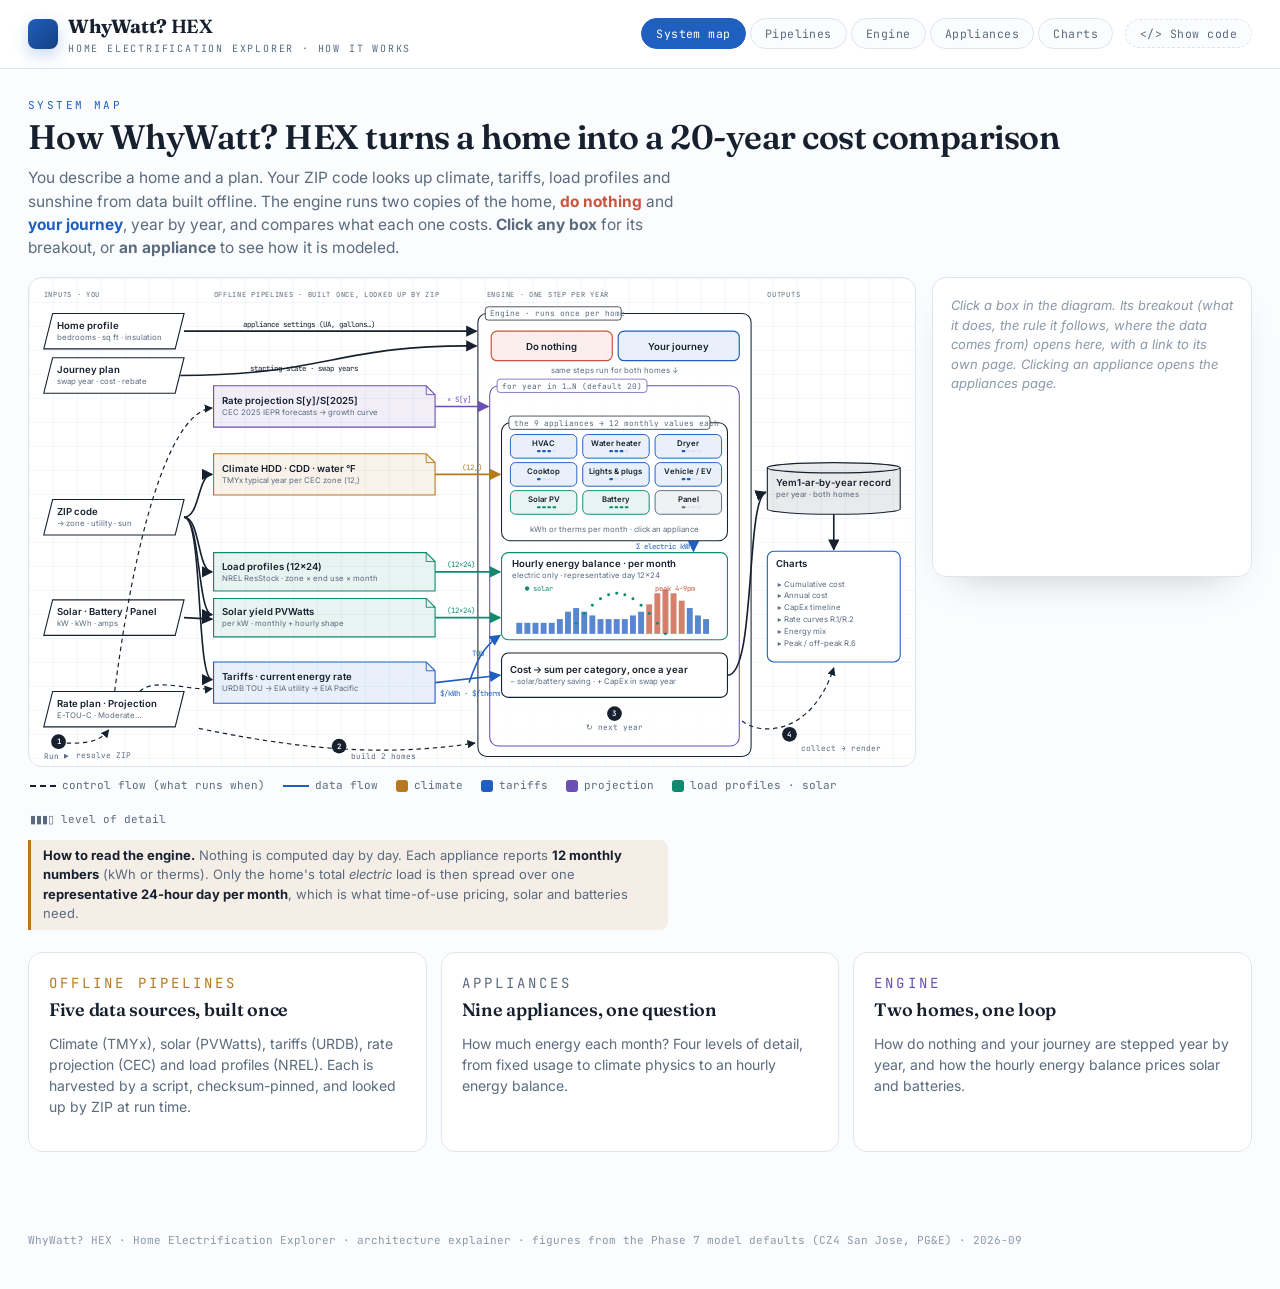
==== explainer/index.html @ 21849077 "Publish WhyWatt? HEX explainer (2026-09-24 20:18, hes@a67145c)" ====
<!DOCTYPE html>
<html lang="en">
<head>
<meta charset="utf-8">
<meta name="viewport" content="width=device-width, initial-scale=1.0">
<title>How WhyWatt? HEX Works</title>
<meta name="description" content="Architecture explainer for WhyWatt? HEX, the Home Electrification Explorer: inputs, offline data pipelines, the simulation engine and its outputs.">
<link rel="stylesheet" href="assets/explainer.css">
</head>
<body data-root="" data-page="overview">
<main>
  <p class="eyebrow">System map</p>
  <h1>How WhyWatt? HEX turns a home into a 20-year cost comparison</h1>
  <p class="lede">You describe a home and a plan. Your ZIP code looks up climate, tariffs, load profiles and sunshine from data built offline. The engine runs two copies of the home, <b style="color:var(--nothing)">do nothing</b> and <b style="color:var(--journey)">your journey</b>, year by year, and compares what each one costs. <b>Click any box</b> for its breakout, or <b>an appliance</b> to see how it is modeled.</p>

  <div class="canvas-wrap">
    <div>
      <div class="canvas" id="map"></div>
      <div class="legendbar">
        <span><i class="lg-ctrl"></i>control flow (what runs when)</span>
        <span><i class="lg-data"></i>data flow</span>
        <span><i class="lg-box" style="background:var(--climate)"></i>climate</span>
        <span><i class="lg-box" style="background:var(--journey)"></i>tariffs</span>
        <span><i class="lg-box" style="background:var(--proj)"></i>projection</span>
        <span><i class="lg-box" style="background:var(--solar)"></i>load profiles · solar</span>
        <span>▮▮▮▯ level of detail</span>
      </div>
    </div>
    <aside class="drawer" id="drawer"><p class="empty">Click a box in the diagram. Its breakout (what it does, the rule it follows, where the data comes from) opens here, with a link to its own page. Clicking an appliance opens the appliances page.</p></aside>
  </div>

  <div class="note"><b>How to read the engine.</b> Nothing is computed day by day. Each appliance reports <b>12 monthly numbers</b> (kWh or therms). Only the home's total <em>electric</em> load is then spread over one <b>representative 24-hour day per month</b>, which is what time-of-use pricing, solar and batteries need.</div>

  <div class="row3" style="margin-top:22px">
    <a class="block" href="pipelines/climate.html" style="text-decoration:none;color:inherit;margin:0"><p class="eyebrow" style="color:var(--climate)">Offline pipelines</p><h3>Five data sources, built once</h3><p>Climate (TMYx), solar (PVWatts), tariffs (URDB), rate projection (CEC) and load profiles (NREL). Each is harvested by a script, checksum-pinned, and looked up by ZIP at run time.</p></a>
    <a class="block" href="appliances/index.html" style="text-decoration:none;color:inherit;margin:0"><p class="eyebrow">Appliances</p><h3>Nine appliances, one question</h3><p>How much energy each month? Four levels of detail, from fixed usage to climate physics to an hourly energy balance.</p></a>
    <a class="block" href="engine/loop.html" style="text-decoration:none;color:inherit;margin:0"><p class="eyebrow" style="color:var(--proj)">Engine</p><h3>Two homes, one loop</h3><p>How do nothing and your journey are stepped year by year, and how the hourly energy balance prices solar and batteries.</p></a>
  </div>
</main>
<footer class="foot">WhyWatt? HEX · Home Electrification Explorer · architecture explainer · figures from the Phase 7 model defaults (CZ4 San Jose, PG&amp;E) · 2026-09</footer>

<script src="assets/nodes.js"></script>
<script src="assets/explainer.js"></script>
<script>WW.wireMap(document.getElementById('map'), document.getElementById('drawer'));</script>
</body>
</html>
---- explainer/assets/explainer.css ----
/* WhyWatt explainer — shared styles.
   Tokens follow docs/presentations/intro_whywatt_v1 (the published deck). */
@import url('https://fonts.googleapis.com/css2?family=Fraunces:opsz,wght@9..144,500;9..144,600;9..144,700&family=Inter:wght@400;500;600;700&family=JetBrains+Mono:wght@400;500;600&display=swap');

:root{
  --journey:#1f5fbf; --journey-deep:#13407f; --journey-soft:rgba(31,95,191,.08);
  --nothing:#c8553d; --nothing-soft:rgba(200,85,61,.09);
  --solar:#0f8a6f;   --solar-soft:rgba(15,138,111,.09);
  --climate:#b7791f; --climate-soft:rgba(183,121,31,.10);
  --proj:#6b4fb3;    --proj-soft:rgba(107,79,179,.09);
  --ink:#16202e; --slate:#5a6b7e; --mute:#8a98a8; --line:#dfe5ec;
  --paper:#fbfcfe; --cream:#f4f7fb; --surface:#ffffff;
  --grid:rgba(31,95,191,.05);
  --f-head:'Fraunces',Georgia,serif; --f-ui:'Inter',system-ui,sans-serif; --f-mono:'JetBrains Mono',ui-monospace,monospace;
}
*{box-sizing:border-box}
html,body{margin:0}
body{font-family:var(--f-ui);color:var(--ink);background:var(--paper);line-height:1.5;-webkit-font-smoothing:antialiased}
a{color:var(--journey)}
code{font-family:var(--f-mono);font-size:.9em}

/* ── Masthead ── */
.mast{display:flex;align-items:center;justify-content:space-between;gap:16px;padding:12px 28px;border-bottom:1px solid var(--line);background:var(--surface);position:sticky;top:0;z-index:20}
.brand{display:flex;align-items:center;gap:10px;text-decoration:none;color:inherit}
.mark{width:30px;height:30px;border-radius:8px;background:linear-gradient(135deg,var(--journey),var(--journey-deep));box-shadow:0 6px 16px rgba(31,95,191,.25);flex:none}
.brandname{font-family:var(--f-head);font-weight:600;font-size:19px;letter-spacing:-.02em}
.brandsub{font-family:var(--f-mono);font-size:10px;letter-spacing:.18em;text-transform:uppercase;color:var(--slate)}
.topnav{display:flex;gap:4px;flex-wrap:wrap;align-items:center}
.topnav a,.codebtn{font-family:var(--f-mono);font-size:11.5px;letter-spacing:.04em;border:1px solid var(--line);background:var(--paper);color:var(--slate);border-radius:20px;padding:6px 14px;cursor:pointer;text-decoration:none}
.topnav a:hover,.codebtn:hover{border-color:var(--journey);color:var(--journey)}
.topnav a.on{background:var(--journey);border-color:var(--journey);color:#fff}
.codebtn{margin-left:8px;border-style:dashed}
.codebtn[aria-pressed="true"]{border-style:solid;background:var(--ink);border-color:var(--ink);color:#fff}

/* Code references: hidden until the reader flips "Show code" */
.code{display:none !important}
body.show-code .code{display:revert !important}
body.show-code .chips.code{display:flex !important}

main{max-width:1320px;margin:0 auto;padding:28px 28px 80px}
.eyebrow{font-family:var(--f-mono);font-size:11px;letter-spacing:.22em;text-transform:uppercase;color:var(--journey);margin:0 0 6px}
h1,h2,h3{font-family:var(--f-head);font-weight:600;letter-spacing:-.015em;line-height:1.1;margin:0 0 10px}
h1{font-size:34px} h2{font-size:24px;margin-top:8px} h3{font-size:18px}
.lede{color:var(--slate);max-width:66ch;margin:0 0 18px;font-size:15.5px}
.note{font-size:13px;color:var(--slate);border-left:3px solid var(--climate);padding:6px 12px;background:var(--climate-soft);border-radius:0 8px 8px 0;margin:12px 0;max-width:80ch}
.note b{color:var(--ink)}
.crumbs{font-family:var(--f-mono);font-size:11px;color:var(--mute);margin-bottom:14px}
.crumbs a{color:var(--slate);text-decoration:none}.crumbs a:hover{color:var(--journey)}

/* ── Blueprint canvas ── */
.canvas{position:relative;background:var(--surface);border:1px solid var(--line);border-radius:14px;overflow:hidden;
  background-image:linear-gradient(var(--grid) 1px,transparent 1px),linear-gradient(90deg,var(--grid) 1px,transparent 1px);background-size:24px 24px}
.canvas svg{display:block;width:100%;height:auto}
.canvas-wrap{display:grid;grid-template-columns:1fr 320px;gap:16px;align-items:start}
.legendbar{display:flex;flex-wrap:wrap;gap:18px;align-items:center;font-family:var(--f-mono);font-size:11px;color:var(--slate);margin:10px 2px 0}
.legendbar i{display:inline-block;vertical-align:middle;margin-right:6px}
.lg-data{width:26px;height:0;border-top:2.5px solid var(--journey)}
.lg-ctrl{width:26px;height:0;border-top:2px dashed var(--ink)}
.lg-next{width:26px;height:0;border-top:2.5px dotted var(--solar)}
.lg-box{width:12px;height:12px;border-radius:3px}

svg text{font-family:var(--f-ui);fill:var(--ink)}
svg .mono{font-family:var(--f-mono)}
svg .t-title{font-size:13px;font-weight:600}
svg .t-sub{font-size:10.5px;fill:var(--slate)}
svg .t-tag{font-family:var(--f-mono);font-size:9.5px;letter-spacing:.1em;text-transform:uppercase;fill:var(--slate)}
svg .t-frame{font-family:var(--f-mono);font-size:10.5px;fill:var(--slate)}
svg .node{cursor:pointer}
svg .node>rect,svg .node>polygon,svg .node>path.body{transition:filter .15s,stroke-width .15s}
svg .node:hover>rect,svg .node:hover>polygon,svg .node:hover>path.body{filter:drop-shadow(0 4px 10px rgba(22,32,46,.18));stroke-width:2.2}
svg .node.sel>rect,svg .node.sel>polygon,svg .node.sel>path.body{stroke-width:2.6;filter:drop-shadow(0 6px 14px rgba(31,95,191,.3))}
svg .t-tile{font-size:10.5px;font-weight:600}
svg a .tile{cursor:pointer}
svg a .tile rect:first-child{transition:stroke-width .15s,filter .15s}
svg a:hover .tile rect:first-child,svg a:focus .tile rect:first-child{stroke-width:2.4;filter:drop-shadow(0 4px 8px rgba(22,32,46,.2))}
.static svg .node{cursor:default}
.static svg .node:hover>rect,.static svg .node:hover>polygon,.static svg .node:hover>path.body{filter:none;stroke-width:1.5}
.static svg a .node{cursor:pointer}
svg .edge{fill:none;stroke-width:2.2}
svg .ctrl{fill:none;stroke:var(--ink);stroke-width:1.6;stroke-dasharray:6 5}
svg .step-badge circle{fill:var(--ink)} svg .step-badge text{fill:#fff;font-family:var(--f-mono);font-size:10px;font-weight:600}
.dimmable svg [data-layer]{transition:opacity .35s}
.dimmable.dim svg [data-layer]{opacity:.12}
.dimmable.dim svg [data-layer].lit{opacity:1}

/* ── Drawer (breakout) ── */
.drawer{background:var(--surface);border:1px solid var(--line);border-radius:14px;padding:18px 18px 16px;position:sticky;top:78px;min-height:300px;box-shadow:0 18px 40px -26px rgba(22,32,46,.35)}
.drawer .kind{display:inline-block;font-family:var(--f-mono);font-size:10px;letter-spacing:.14em;text-transform:uppercase;padding:3px 8px;border-radius:4px;color:#fff;background:var(--ink);margin-bottom:8px}
.drawer h3{margin-bottom:6px}
.drawer p{font-size:13.5px;color:var(--slate);margin:0 0 10px}
.drawer p b{color:var(--ink)}
.drawer .empty{color:var(--mute);font-size:13px;font-style:italic}
.drawer .go{display:inline-block;margin-top:14px;font-family:var(--f-mono);font-size:11.5px;letter-spacing:.06em;text-transform:uppercase;font-weight:600;color:#fff;background:var(--journey);padding:7px 12px;border-radius:8px;text-decoration:none}
.drawer .go.soon{background:var(--cream);color:var(--mute);border:1px dashed var(--line)}
.formula{font-family:var(--f-mono);font-size:12px;background:var(--cream);border:1px solid var(--line);border-radius:8px;padding:8px 10px;margin:8px 0 10px;color:var(--ink);white-space:pre-wrap}
.chips{display:flex;flex-wrap:wrap;gap:6px;margin-top:6px}
.chip{font-family:var(--f-mono);font-size:10.5px;border:1px solid var(--line);background:var(--paper);color:var(--slate);border-radius:6px;padding:3px 7px;text-decoration:none}
.chip.src{border-color:rgba(183,121,31,.4);background:var(--climate-soft);color:#7a4f10}
.chip.file{border-color:rgba(31,95,191,.25);background:var(--journey-soft);color:var(--journey-deep)}
.sec{font-family:var(--f-mono);font-size:10px;letter-spacing:.16em;text-transform:uppercase;color:var(--mute);margin:12px 0 2px}

/* ── Appliance strip ── */
.appgrid{display:grid;grid-template-columns:repeat(auto-fill,minmax(180px,1fr));gap:10px}
.app{display:block;border:1px solid var(--line);border-radius:12px;padding:12px;background:var(--surface);text-decoration:none;color:inherit;transition:transform .15s,border-color .15s}
.app:hover{border-color:var(--journey);transform:translateY(-2px)}
.app.soon{opacity:.6}
.app b{font-size:14px;display:block}
.app .swap{font-family:var(--f-mono);font-size:10.5px;color:var(--slate)}
.app .lod{font-size:11.5px;color:var(--slate);margin-top:4px}
.meter{display:flex;gap:3px;margin-top:8px}
.meter i{width:16px;height:5px;border-radius:2px;background:var(--line)}
.meter i.f{background:var(--journey)}

/* ── Detail pages ── */
.detail{display:grid;grid-template-columns:220px 1fr;gap:28px;align-items:start}
.side{position:sticky;top:78px;display:flex;flex-direction:column;gap:14px}
.side .locator{border:1px solid var(--line);border-radius:10px;overflow:hidden;background:var(--surface)}
.side .locator svg{display:block;width:100%;height:auto}
.side .loclbl{font-family:var(--f-mono);font-size:10px;letter-spacing:.14em;text-transform:uppercase;color:var(--mute);padding:6px 8px;border-top:1px solid var(--line)}
.side nav{display:flex;flex-direction:column;gap:2px}
.side nav .grp{font-family:var(--f-mono);font-size:10px;letter-spacing:.16em;text-transform:uppercase;color:var(--mute);margin:10px 0 4px}
.side nav a{font-size:13px;color:var(--slate);text-decoration:none;padding:3px 8px;border-radius:6px;border-left:2px solid transparent}
.side nav a:hover{color:var(--journey)}
.side nav a.on{color:var(--journey);border-left-color:var(--journey);background:var(--journey-soft);font-weight:600}
.side nav a.soon{color:var(--mute);pointer-events:none}
.side nav a.soon::after{content:" · soon";font-size:10px}

.block{background:var(--surface);border:1px solid var(--line);border-radius:14px;padding:20px;margin:0 0 18px}
.block>h2:first-child,.block>h3:first-child{margin-top:0}
.block p{color:var(--slate);font-size:14px;max-width:72ch}
.block p b{color:var(--ink)}
.row2{display:grid;grid-template-columns:1fr 1fr;gap:18px}
.row3{display:grid;grid-template-columns:repeat(3,1fr);gap:14px}
.kpi{border:1px solid var(--line);border-radius:12px;padding:12px 14px;background:var(--paper)}
.kpi .k{font-family:var(--f-mono);font-size:10px;letter-spacing:.14em;text-transform:uppercase;color:var(--mute)}
.kpi .v{font-family:var(--f-head);font-size:26px;font-weight:600;line-height:1.15}
.kpi .u{font-size:12px;color:var(--slate)}
.kpi.dn .v{color:var(--nothing)} .kpi.yj .v{color:var(--journey)} .kpi.cl .v{color:var(--climate)}
.chart svg{display:block;width:100%;height:auto}
.caption{font-size:12px;color:var(--mute);margin-top:6px}
ul.tight{margin:6px 0 0;padding-left:18px;color:var(--slate);font-size:13.5px}
ul.tight li{margin:4px 0}
ul.tight b{color:var(--ink)}
.ok::marker{content:"✓  ";color:var(--solar)}
.lim::marker{content:"–  ";color:var(--climate)}

.homes{display:grid;grid-template-columns:1fr 1fr;gap:12px}
.home{border-radius:12px;padding:14px;border:1.5px solid}
.home.dn{border-color:var(--nothing);background:var(--nothing-soft)}
.home.yj{border-color:var(--journey);background:var(--journey-soft)}
.home h4{margin:0 0 6px;font-family:var(--f-head);font-size:17px}
.home.dn h4{color:var(--nothing)} .home.yj h4{color:var(--journey)}
.slotrow{display:flex;justify-content:space-between;gap:10px;font-family:var(--f-mono);font-size:11.5px;padding:4px 0;border-bottom:1px dotted rgba(22,32,46,.12)}

.ctl{display:grid;grid-template-columns:repeat(auto-fit,minmax(170px,1fr));gap:14px;margin:6px 0 14px}
.ctl label{font-family:var(--f-mono);font-size:10.5px;letter-spacing:.08em;text-transform:uppercase;color:var(--slate);display:flex;justify-content:space-between}
.ctl label output{color:var(--journey-deep);font-weight:600}
.ctl input[type=range]{width:100%;accent-color:var(--journey)}
.seg{display:flex;border:1px solid var(--line);border-radius:8px;overflow:hidden;margin-top:4px}
.seg button{flex:1;font:inherit;font-size:12px;border:0;background:var(--paper);padding:5px 4px;cursor:pointer;color:var(--slate)}
.seg button.on{background:var(--journey);color:#fff}

table.data{width:100%;border-collapse:collapse;font-size:12.5px}
table.data th,table.data td{padding:5px 8px;border-bottom:1px solid var(--line);text-align:right}
table.data th:first-child,table.data td:first-child,table.data th:nth-child(2),table.data td:nth-child(2){text-align:left}
table.data th{font-family:var(--f-mono);font-size:10px;letter-spacing:.1em;text-transform:uppercase;color:var(--mute);font-weight:500}
table.data tr.hl td{background:var(--climate-soft);font-weight:600}
.bar{display:inline-block;height:8px;border-radius:2px;vertical-align:middle}

.facts{display:grid;grid-template-columns:repeat(4,1fr);gap:0;border:1px solid var(--line);border-radius:12px;background:var(--surface);margin:0 0 18px;overflow:hidden}
.facts div{padding:10px 14px;border-right:1px solid var(--line)}
.facts div:last-child{border-right:0}
.facts .k{font-family:var(--f-mono);font-size:9.5px;letter-spacing:.14em;text-transform:uppercase;color:var(--mute)}
.facts .v{font-size:13px;color:var(--ink);margin-top:2px}
.band{font-family:var(--f-mono);font-size:10px;letter-spacing:.14em;text-transform:uppercase;color:var(--mute)}
select.sel{width:100%;margin-top:4px;font:inherit;padding:6px;border:1px solid var(--line);border-radius:8px;background:#fff}
@media (max-width:1000px){ .facts{grid-template-columns:1fr 1fr} .facts div:nth-child(2){border-right:0} .facts div:nth-child(-n+2){border-bottom:1px solid var(--line)} }
.pager{display:flex;justify-content:space-between;gap:12px;margin-top:24px}
.pager a{flex:1;border:1px solid var(--line);border-radius:12px;padding:12px 14px;text-decoration:none;color:var(--ink);background:var(--surface)}
.pager a:hover{border-color:var(--journey)}
.pager a small{display:block;font-family:var(--f-mono);font-size:10px;letter-spacing:.14em;text-transform:uppercase;color:var(--mute)}
.pager a.next{text-align:right}
footer.foot{max-width:1320px;margin:0 auto;padding:0 28px 40px;font-family:var(--f-mono);font-size:11px;color:var(--mute)}

@media (max-width:1000px){
  .canvas-wrap,.detail,.row2,.row3{grid-template-columns:1fr}
  .drawer,.side{position:static}
  .side .locator{max-width:360px}
}
@media (max-width:640px){
  main{padding:18px 16px 60px} .mast{padding:10px 16px;flex-wrap:wrap} h1{font-size:26px}
  .homes{grid-template-columns:1fr}
  .canvas{overflow-x:auto} .canvas svg{min-width:720px}
}
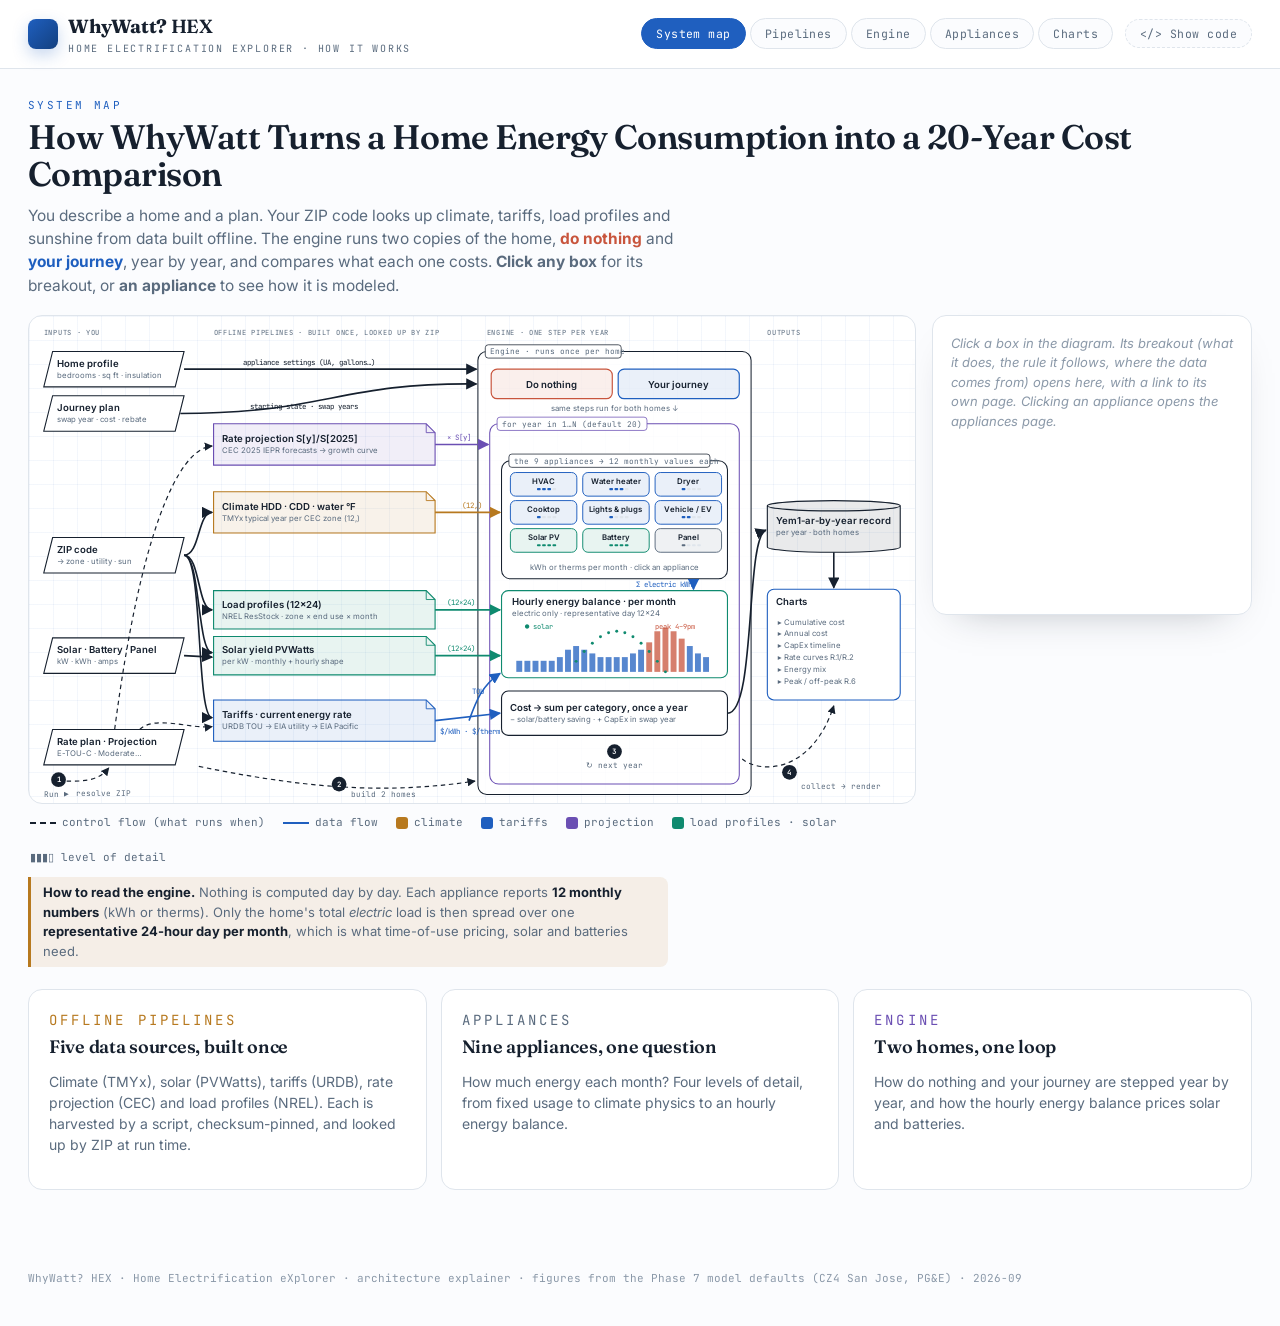
==== commit fd60eea9: "Update WhyWatt.org site after Phase 7" ====
--- a/explainer/index.html
+++ b/explainer/index.html
@@ -4,13 +4,13 @@
 <meta charset="utf-8">
 <meta name="viewport" content="width=device-width, initial-scale=1.0">
 <title>How WhyWatt? HEX Works</title>
-<meta name="description" content="Architecture explainer for WhyWatt? HEX, the Home Electrification Explorer: inputs, offline data pipelines, the simulation engine and its outputs.">
+<meta name="description" content="Architecture explainer for WhyWatt? HEX (WhyWatt? Home Electrification eXplorer): inputs, offline data pipelines, the simulation engine and its outputs.">
 <link rel="stylesheet" href="assets/explainer.css">
 </head>
 <body data-root="" data-page="overview">
 <main>
   <p class="eyebrow">System map</p>
-  <h1>How WhyWatt? HEX turns a home into a 20-year cost comparison</h1>
+  <h1>How WhyWatt Turns a Home Energy Consumption into a 20-Year Cost Comparison</h1>
   <p class="lede">You describe a home and a plan. Your ZIP code looks up climate, tariffs, load profiles and sunshine from data built offline. The engine runs two copies of the home, <b style="color:var(--nothing)">do nothing</b> and <b style="color:var(--journey)">your journey</b>, year by year, and compares what each one costs. <b>Click any box</b> for its breakout, or <b>an appliance</b> to see how it is modeled.</p>
 
   <div class="canvas-wrap">
@@ -37,7 +37,7 @@
     <a class="block" href="engine/loop.html" style="text-decoration:none;color:inherit;margin:0"><p class="eyebrow" style="color:var(--proj)">Engine</p><h3>Two homes, one loop</h3><p>How do nothing and your journey are stepped year by year, and how the hourly energy balance prices solar and batteries.</p></a>
   </div>
 </main>
-<footer class="foot">WhyWatt? HEX · Home Electrification Explorer · architecture explainer · figures from the Phase 7 model defaults (CZ4 San Jose, PG&amp;E) · 2026-09</footer>
+<footer class="foot">WhyWatt? HEX · Home Electrification eXplorer · architecture explainer · figures from the Phase 7 model defaults (CZ4 San Jose, PG&amp;E) · 2026-09</footer>
 
 <script src="assets/nodes.js"></script>
 <script src="assets/explainer.js"></script>
